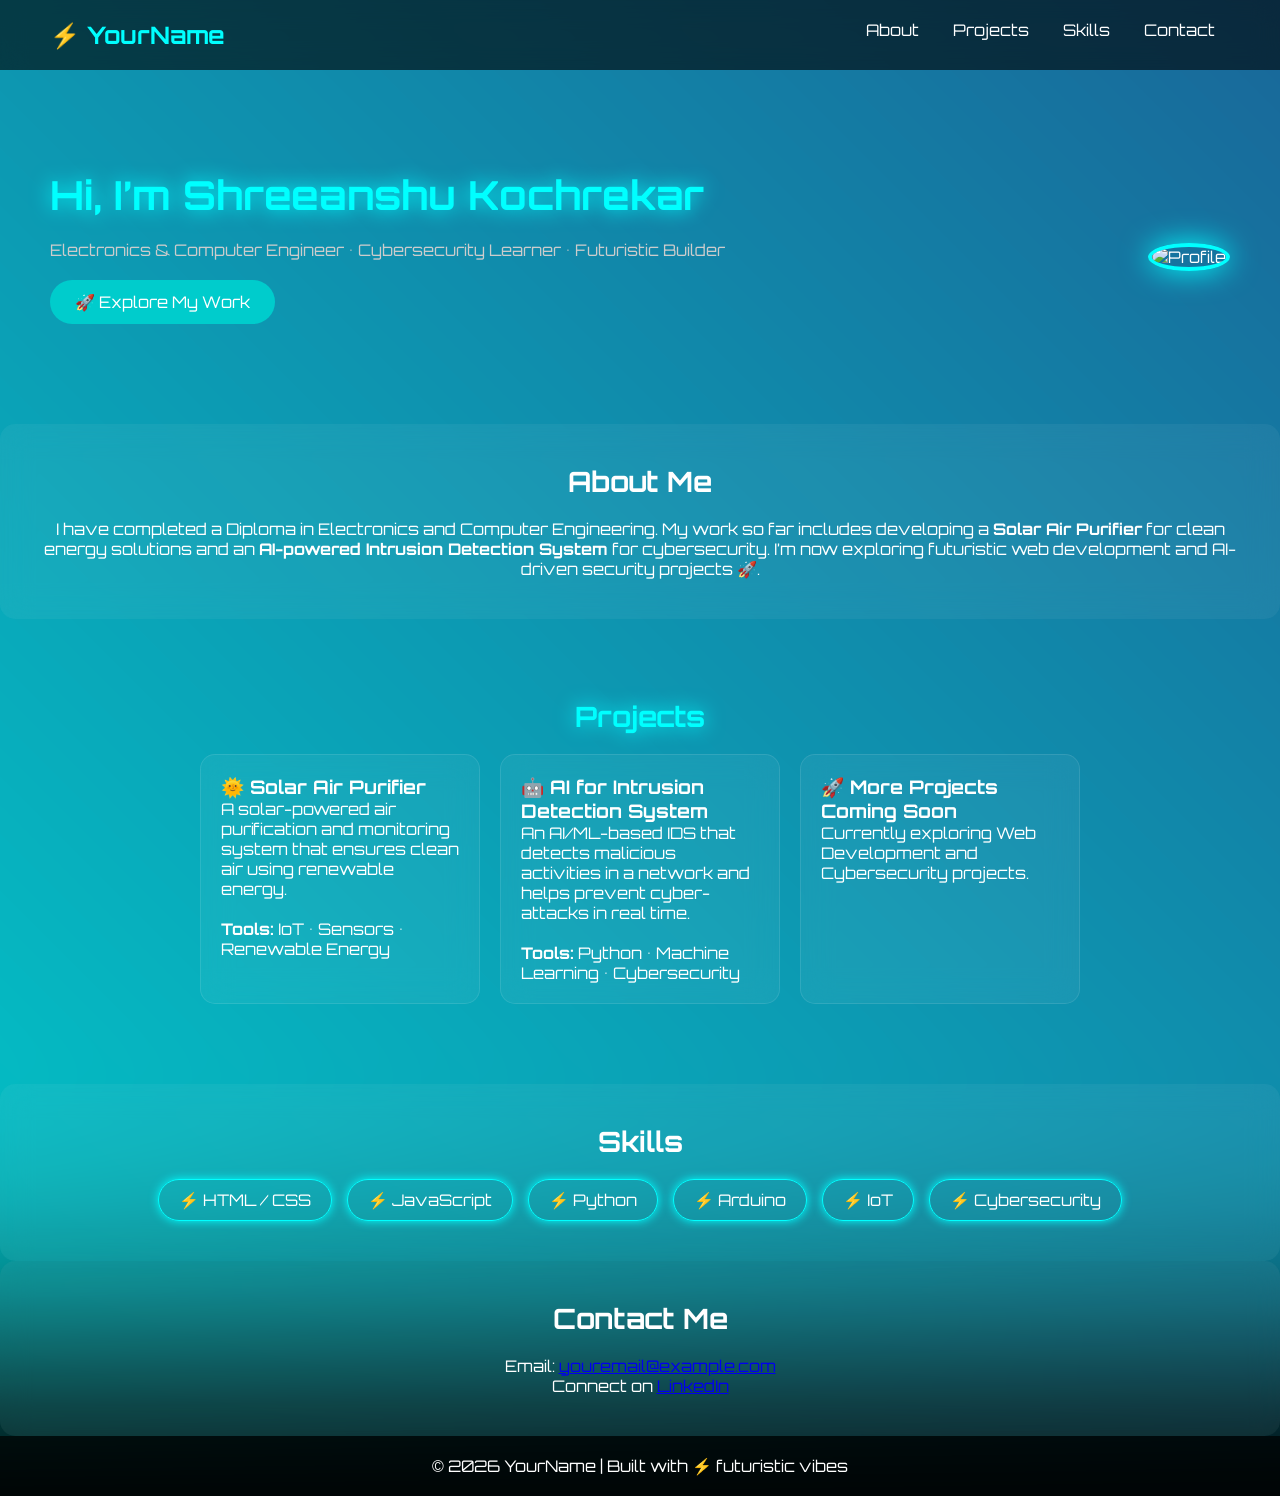
==== index.html @ 8853f3e1 "rename Page1.html to index.html" ====
<!DOCTYPE html>
<html lang="en">
<head>
  <meta charset="UTF-8">
  <meta name="viewport" content="width=device-width, initial-scale=1.0">
  <title>YourName | Futuristic Portfolio</title>
  <link rel="stylesheet" href="Page2.css">
</head>
<body>
  <!-- Background animation -->
  <div class="bg"></div>

  <!-- Navbar -->
  <header class="nav">
    <h1 class="logo">⚡ YourName</h1>
    <nav>
      <a href="#about">About</a>
      <a href="#projects">Projects</a>
      <a href="#skills">Skills</a>
      <a href="#contact">Contact</a>
    </nav>
  </header>

  <!-- Hero -->
  <section class="hero">
    <div class="hero-content">
      <h2 class="glow">Hi, I’m <span>Shreeanshu Kochrekar</span></h2>
      <p>Electronics & Computer Engineer • Cybersecurity Learner • Futuristic Builder</p>
      <a href="#projects" class="btn">🚀 Explore My Work</a>
    </div>
    <div class="hero-img">
      <img src="assets/profile.png" alt="Profile">
    </div>
  </section>

  <!-- About -->
  <section id="about" class="section glass">
    <h2>About Me</h2>
    <p>I have completed a Diploma in Electronics and Computer Engineering.  
    My work so far includes developing a <strong>Solar Air Purifier</strong> for clean energy solutions and an <strong>AI-powered Intrusion Detection System</strong> for cybersecurity.  
    I’m now exploring futuristic web development and AI-driven security projects 🚀.</p>
  </section>

  <!-- Projects -->
  <section id="projects" class="section">
    <h2 class="glow">Projects</h2>
    <div class="projects">

      <div class="card glass">
        <h3>🌞 Solar Air Purifier</h3>
        <p>A solar-powered air purification and monitoring system that ensures clean air using renewable energy.  
        <br><br><b>Tools:</b> IoT • Sensors • Renewable Energy</p>
      </div>

      <div class="card glass">
        <h3>🤖 AI for Intrusion Detection System</h3>
        <p>An AI/ML-based IDS that detects malicious activities in a network and helps prevent cyber-attacks in real time.  
        <br><br><b>Tools:</b> Python • Machine Learning • Cybersecurity</p>
      </div>

      <div class="card glass coming-soon">
        <h3>🚀 More Projects Coming Soon</h3>
        <p>Currently exploring Web Development and Cybersecurity projects.</p>
      </div>

    </div>
  </section>

  <!-- Skills -->
  <section id="skills" class="section glass">
    <h2>Skills</h2>
    <div class="skills">
      <span>⚡ HTML / CSS</span>
      <span>⚡ JavaScript</span>
      <span>⚡ Python</span>
      <span>⚡ Arduino</span>
      <span>⚡ IoT</span>
      <span>⚡ Cybersecurity</span>
    </div>
  </section>

  <!-- Contact -->
  <section id="contact" class="section glass">
    <h2>Contact Me</h2>
    <p>Email: <a href="mailto:youremail@example.com">youremail@example.com</a></p>
    <p>Connect on <a href="#">LinkedIn</a></p>
  </section>

  <!-- Footer -->
  <footer class="footer">
    <p>© <span id="year"></span> YourName | Built with ⚡ futuristic vibes</p>
  </footer>

  <script src="Page3.js"></script>
</body>
</html>
---- Page2.css ----
@import url('https://fonts.googleapis.com/css2?family=Orbitron:wght@500;700&display=swap');

:root {
  --bg-dark: #000000;
  --neon: #00ffff;
  --pink: #00cccc;
  --glass: rgba(255, 255, 255, 0.05);
}

* { margin:0; padding:0; box-sizing:border-box; }
body {
  font-family: 'Orbitron', sans-serif;
  background: var(--bg-dark);
  color: #fff;
  overflow-x: hidden;
}

/* Background gradient animation */
.bg {
  position: fixed;
  width: 200%;
  height: 200%;
  top: -50%;
  left: -50%;
  background: linear-gradient(45deg, #00ffff, #00cccc, #330066, #0000ff);
  background-size: 400% 400%;
  animation: gradientMove 20s ease infinite;
  z-index: -1;
  filter: blur(120px);
}
@keyframes gradientMove {
  0% {background-position:0% 50%;}
  50% {background-position:100% 50%;}
  100% {background-position:0% 50%;}
}

/* Navbar */
.nav {
  display: flex;
  justify-content: space-between;
  padding: 20px 50px;
  position: sticky;
  top: 0;
  background: rgba(0,0,0,0.6);
  backdrop-filter: blur(12px);
  z-index: 10;
}
.nav .logo { color: var(--neon); font-size: 24px; }
.nav a {
  margin: 0 15px;
  color: #fff;
  text-decoration: none;
  transition: 0.3s;
}
.nav a:hover { color: var(--neon); }

/* Hero */
.hero {
  display: flex;
  justify-content: space-between;
  align-items: center;
  padding: 100px 50px;
  flex-wrap: wrap;
}
.hero-content h2 {
  font-size: 40px;
}
.glow {
  color: var(--neon);
  text-shadow: 0 0 20px var(--neon);
}
.hero-content p {
  margin: 20px 0;
  color: #ccc;
}
.btn {
  display: inline-block;
  padding: 12px 25px;
  background: var(--pink);
  color: #fff;
  border-radius: 50px;
  text-decoration: none;
  transition: 0.3s;
}
.btn:hover { background: var(--neon); color: #000; }
.hero-img img {
  width: 250px;
  border-radius: 50%;
  border: 4px solid var(--neon);
  box-shadow: 0 0 30px var(--neon);
  margin-top: 20px;
}

/* Sections */
.section {
  padding: 80px 50px;
  text-align: center;
}
.section h2 {
  font-size: 28px;
  margin-bottom: 20px;
}
.glass {
  background: var(--glass);
  border-radius: 15px;
  padding: 40px;
  backdrop-filter: blur(15px);
}

/* Projects */
.projects {
  display: flex;
  gap: 20px;
  justify-content: center;
  flex-wrap: wrap;
}
.card {
  width: 280px;
  padding: 20px;
  border-radius: 15px;
  text-align: left;
  transition: 0.3s;
  border: 1px solid rgba(255,255,255,0.1);
}
.card:hover {
  transform: translateY(-10px);
  box-shadow: 0 0 20px var(--neon);
}

/* Skills */
.skills {
  display: flex;
  gap: 15px;
  justify-content: center;
  flex-wrap: wrap;
}
.skills span {
  padding: 10px 20px;
  border: 1px solid var(--neon);
  border-radius: 50px;
  box-shadow: 0 0 10px var(--neon);
}

/* Footer */
.footer {
  text-align: center;
  padding: 20px;
  background: rgba(0,0,0,0.7);
}
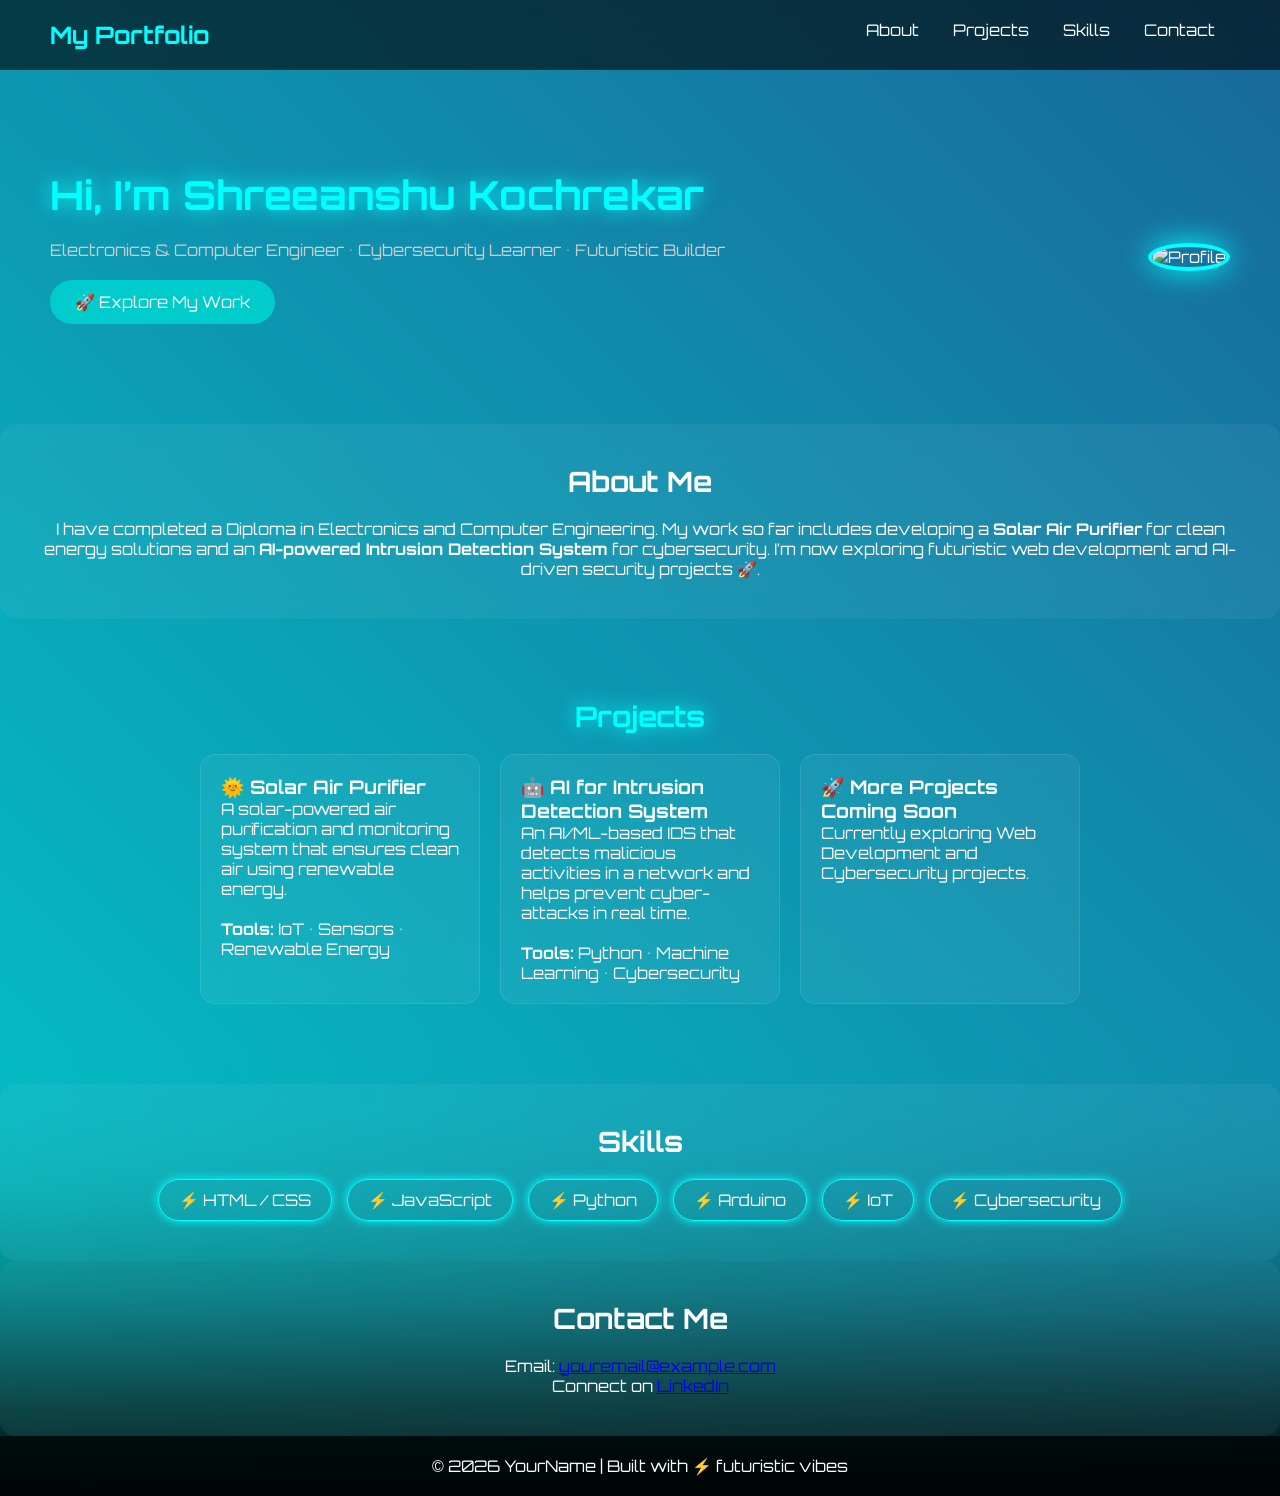
==== commit 6cede3cd: "Update index.html" ====
--- a/index.html
+++ b/index.html
@@ -12,7 +12,7 @@
 
   <!-- Navbar -->
   <header class="nav">
-    <h1 class="logo">⚡ YourName</h1>
+    <h1 class="logo">My Portfolio </h1>
     <nav>
       <a href="#about">About</a>
       <a href="#projects">Projects</a>
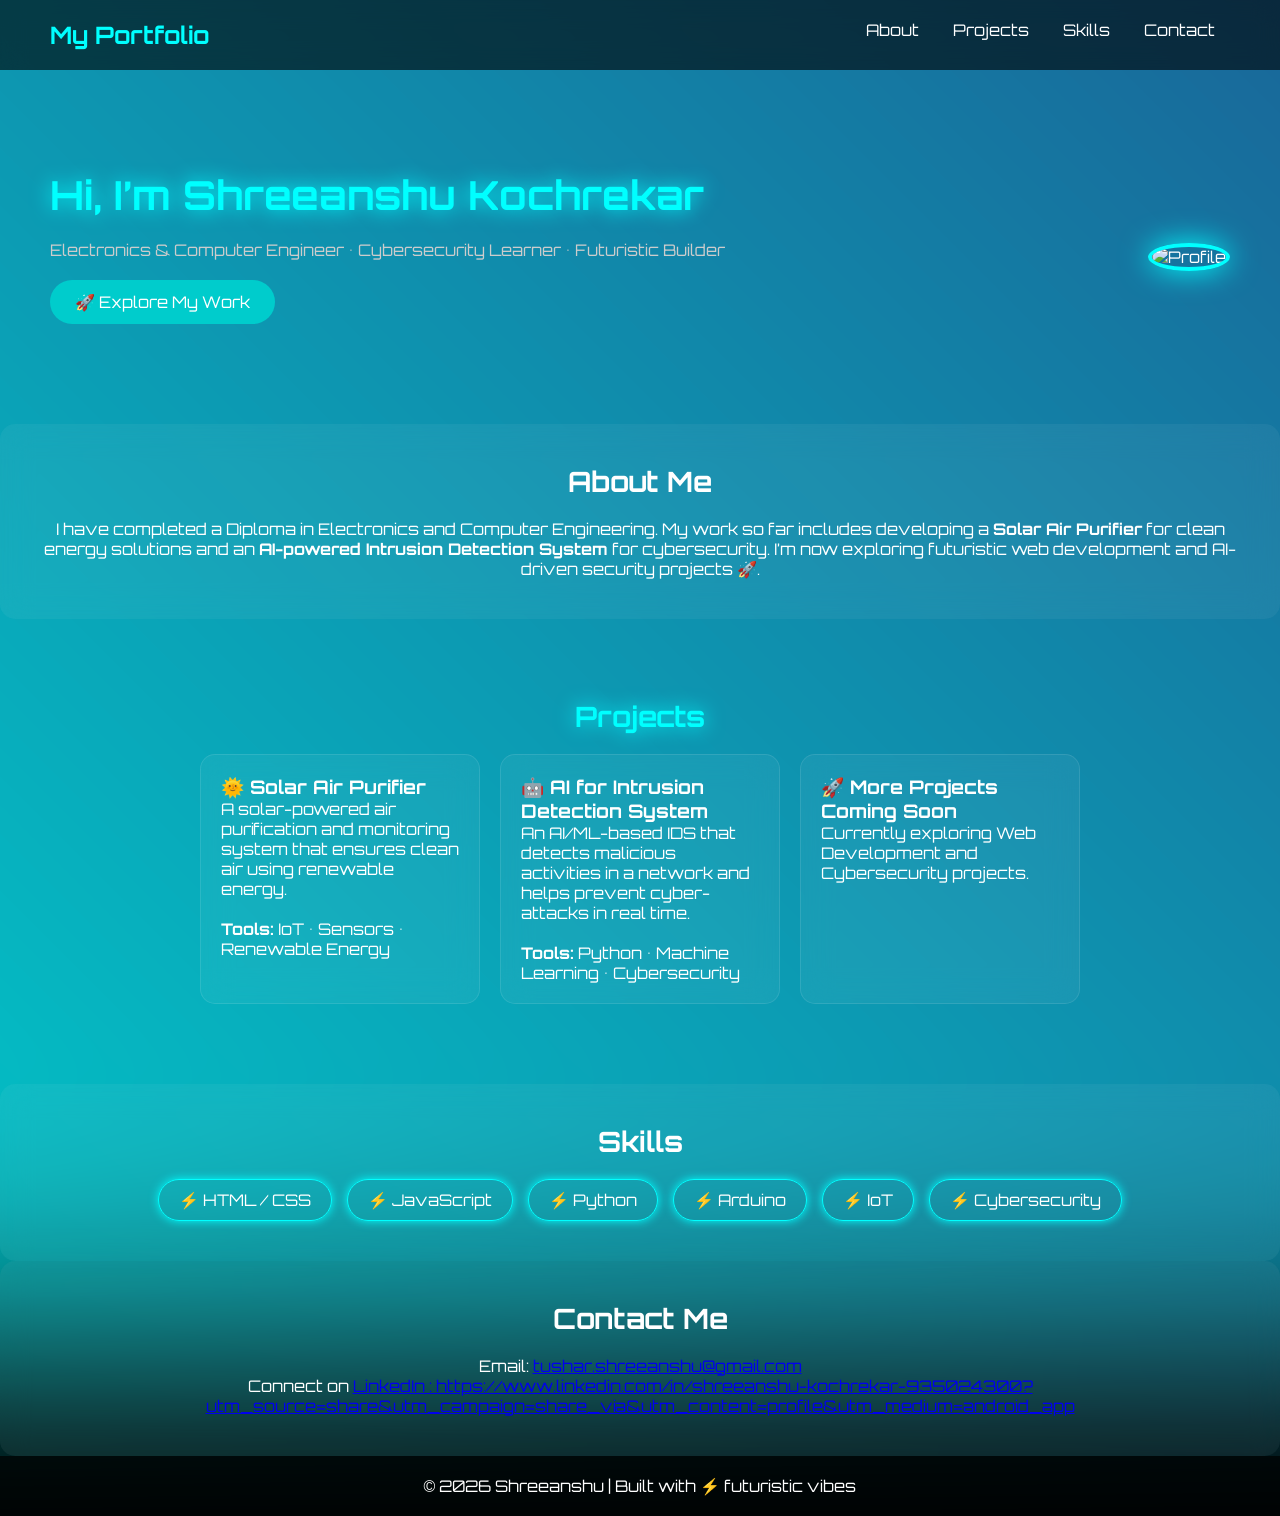
==== commit a35a01ce: "Update index.html" ====
--- a/index.html
+++ b/index.html
@@ -82,13 +82,13 @@
   <!-- Contact -->
   <section id="contact" class="section glass">
     <h2>Contact Me</h2>
-    <p>Email: <a href="mailto:youremail@example.com">youremail@example.com</a></p>
-    <p>Connect on <a href="#">LinkedIn</a></p>
+    <p>Email: <a href="mailto:youremail@example.com">tushar.shreeanshu@gmail.com</a></p>
+    <p>Connect on <a href="#">LinkedIn : https://www.linkedin.com/in/shreeanshu-kochrekar-935024300?utm_source=share&utm_campaign=share_via&utm_content=profile&utm_medium=android_app </a></p>
   </section>
 
   <!-- Footer -->
   <footer class="footer">
-    <p>© <span id="year"></span> YourName | Built with ⚡ futuristic vibes</p>
+    <p>© <span id="year"></span> Shreeanshu | Built with ⚡ futuristic vibes</p>
   </footer>
 
   <script src="Page3.js"></script>
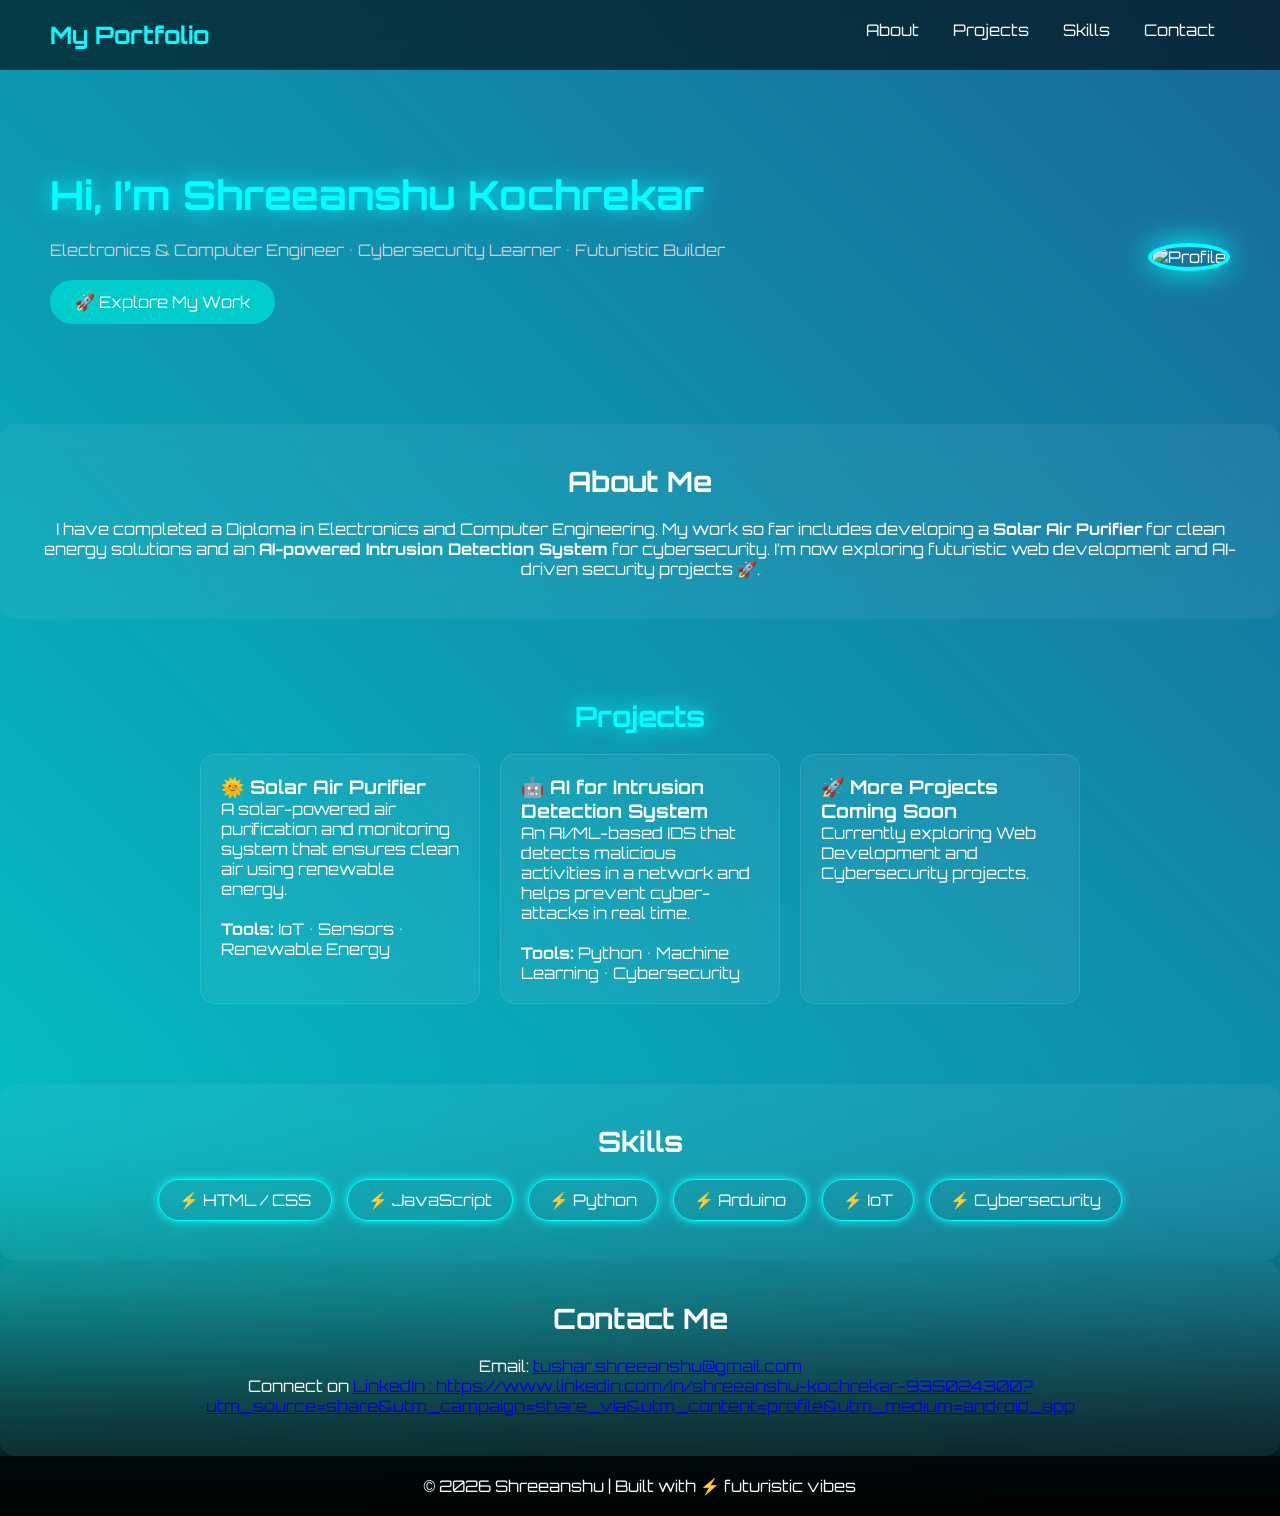
==== commit fb2147f7: "Update index.html" ====
--- a/index.html
+++ b/index.html
@@ -3,7 +3,7 @@
 <head>
   <meta charset="UTF-8">
   <meta name="viewport" content="width=device-width, initial-scale=1.0">
-  <title>YourName | Futuristic Portfolio</title>
+  <title>Shreeasnhu Portfolio</title>
   <link rel="stylesheet" href="Page2.css">
 </head>
 <body>
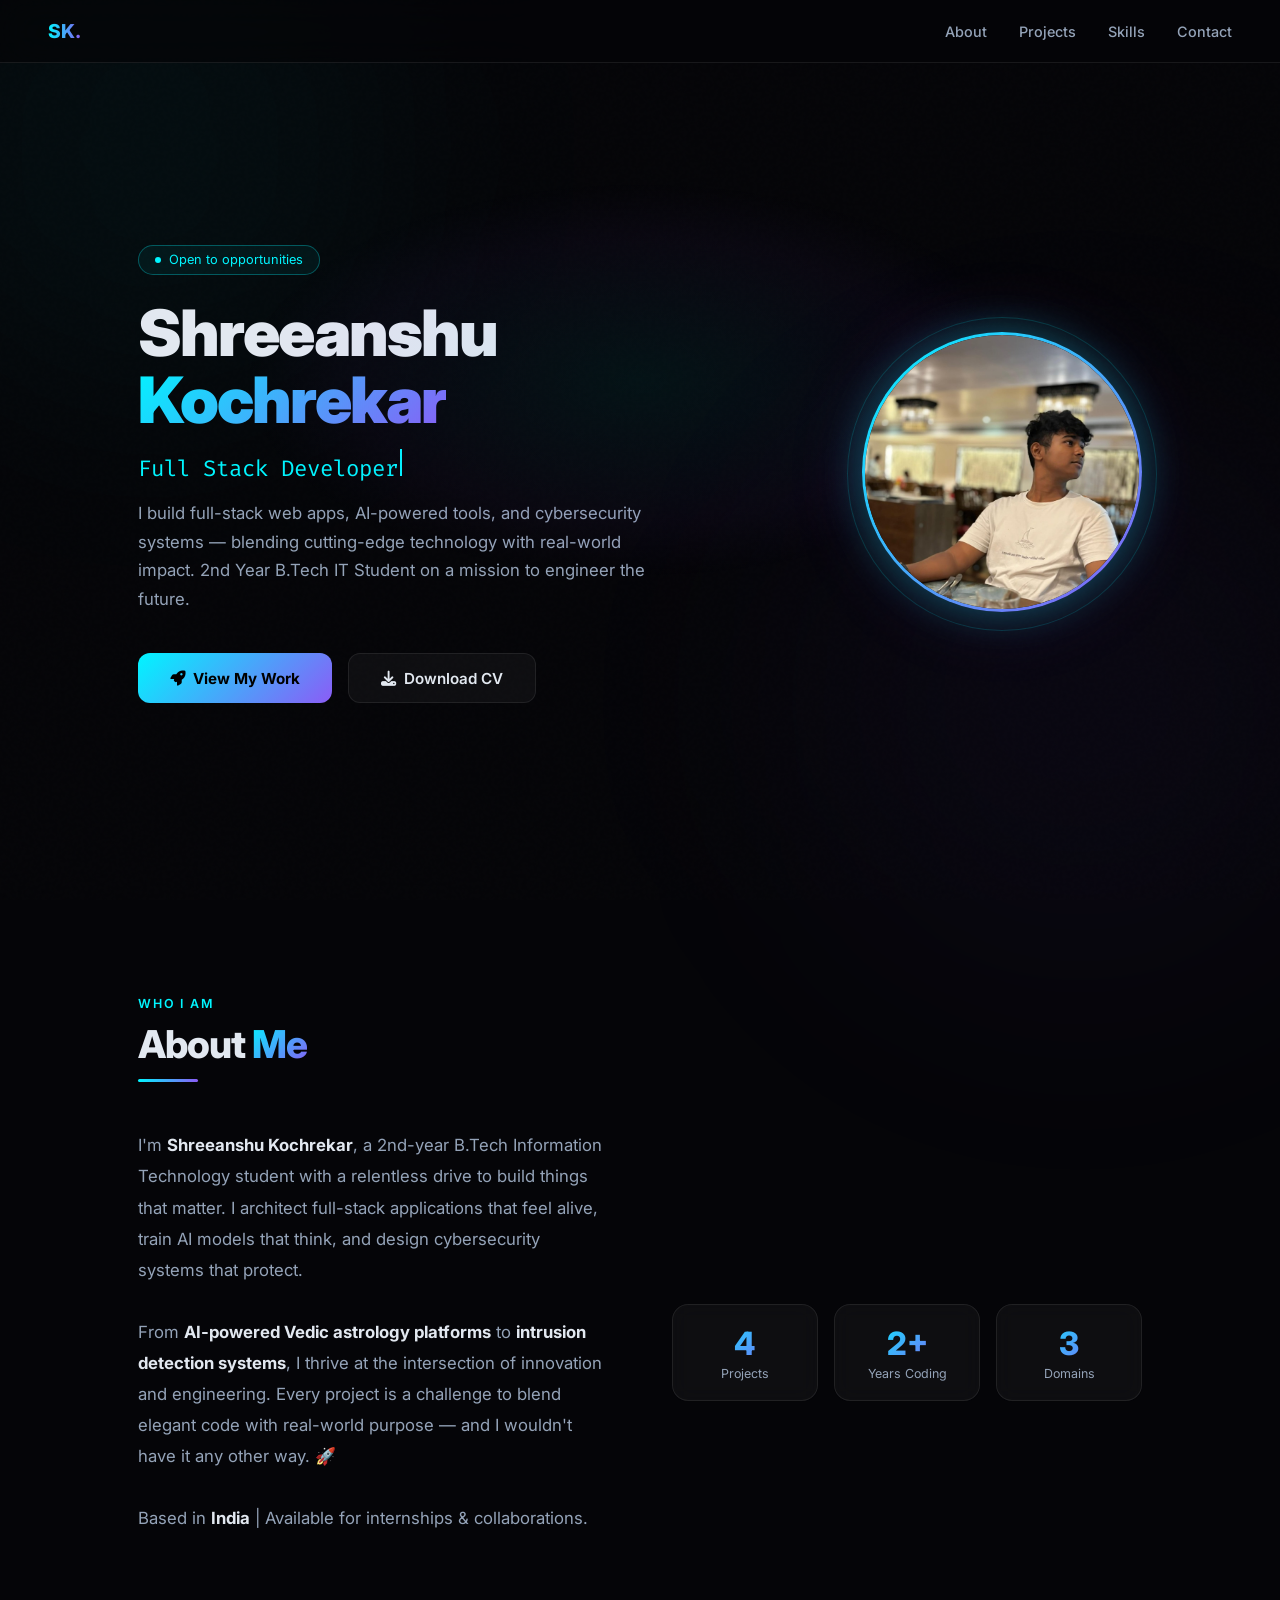
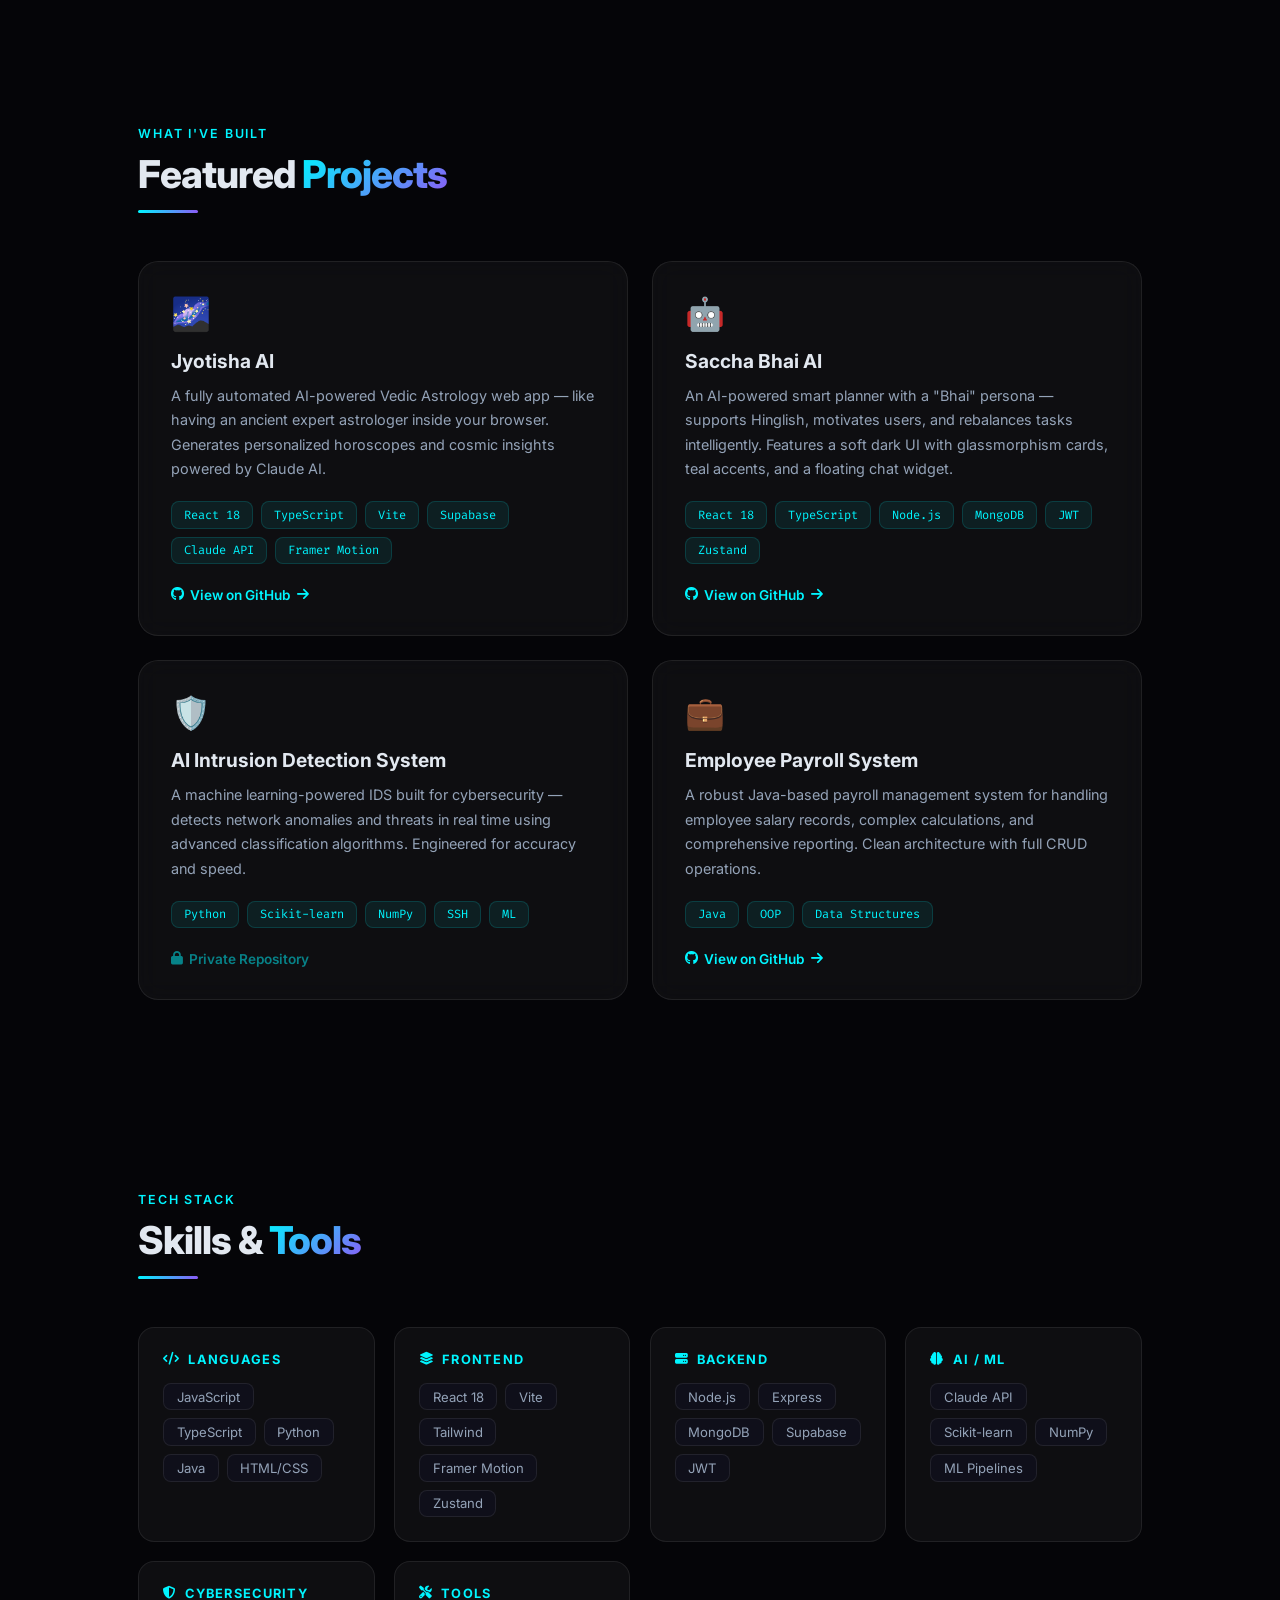
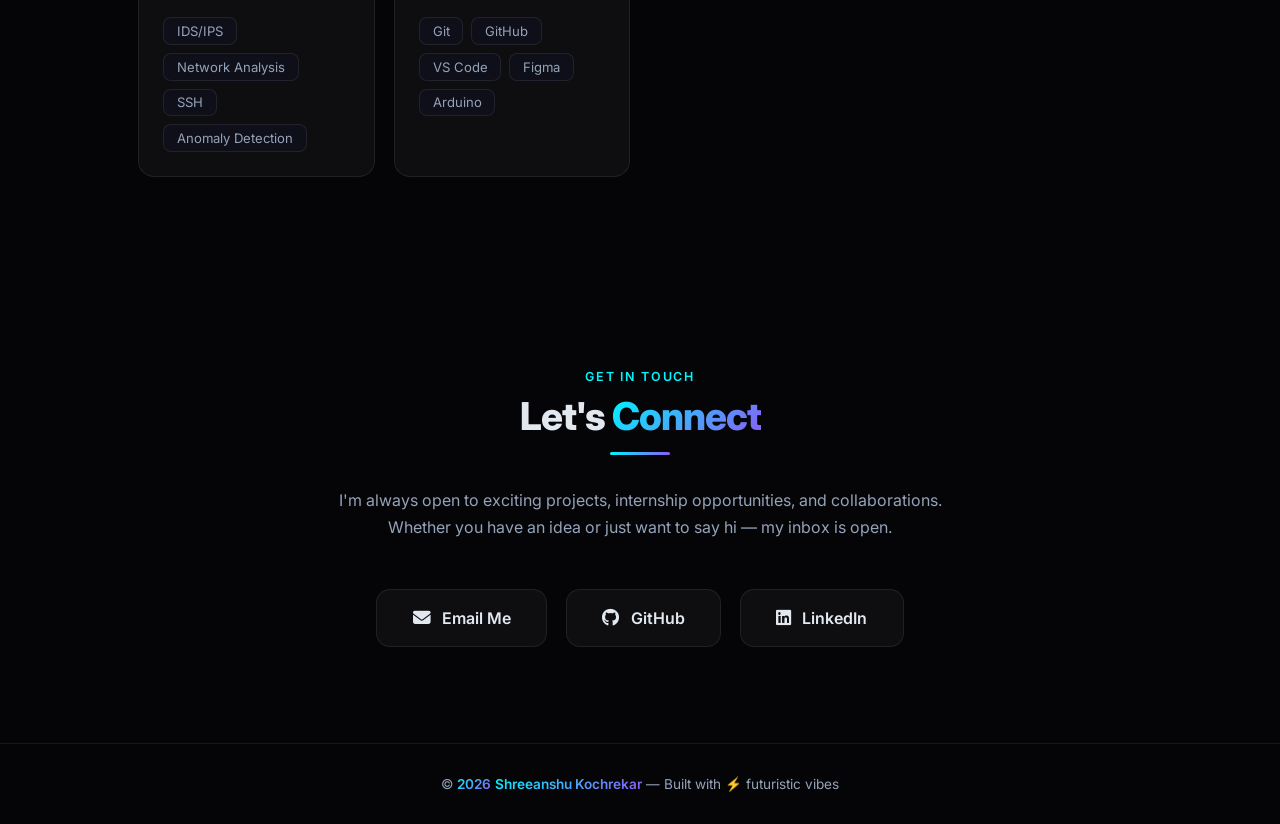
==== commit da24d969: "updated entire" ====
--- a/index.html
+++ b/index.html
@@ -1,96 +1,347 @@
-<!DOCTYPE html>
+﻿<!DOCTYPE html>
 <html lang="en">
 <head>
-  <meta charset="UTF-8">
-  <meta name="viewport" content="width=device-width, initial-scale=1.0">
-  <title>Shreeasnhu Portfolio</title>
-  <link rel="stylesheet" href="Page2.css">
+<meta charset="UTF-8">
+<meta name="viewport" content="width=device-width, initial-scale=1.0">
+<title>Shreeanshu Kochrekar | Full Stack Developer</title>
+<meta name="description" content="Portfolio of Shreeanshu Kochrekar - Full Stack Developer, AI Builder & Cybersecurity Enthusiast. B.Tech IT Student building cutting-edge web apps and AI-powered tools.">
+<link rel="preconnect" href="https://fonts.googleapis.com">
+<link href="https://fonts.googleapis.com/css2?family=Inter:wght@300;400;500;600;700;800;900&family=Fira+Code:wght@400;500&display=swap" rel="stylesheet">
+<link rel="stylesheet" href="https://cdnjs.cloudflare.com/ajax/libs/font-awesome/6.5.0/css/all.min.css">
+<style>
+:root {
+  --cyan: #00f5ff;
+  --purple: #8b5cf6;
+  --bg: #050508;
+  --bg2: #0a0a12;
+  --bg3: #0f0f1a;
+  --glass: rgba(255,255,255,0.04);
+  --glass2: rgba(255,255,255,0.07);
+  --border: rgba(255,255,255,0.08);
+  --text: #e2e8f0;
+  --muted: #94a3b8;
+}
+*{margin:0;padding:0;box-sizing:border-box;}
+html{scroll-behavior:smooth;}
+body{font-family:'Inter',sans-serif;background:var(--bg);color:var(--text);overflow-x:hidden;}
+
+/* SCROLLBAR */
+::-webkit-scrollbar{width:5px;}
+::-webkit-scrollbar-track{background:var(--bg);}
+::-webkit-scrollbar-thumb{background:linear-gradient(var(--cyan),var(--purple));border-radius:4px;}
+
+/* NOISE OVERLAY */
+body::before{content:'';position:fixed;inset:0;background-image:url("data:image/svg+xml,%3Csvg viewBox='0 0 256 256' xmlns='http://www.w3.org/2000/svg'%3E%3Cfilter id='noise'%3E%3CfeTurbulence type='fractalNoise' baseFrequency='0.9' numOctaves='4' stitchTiles='stitch'/%3E%3C/filter%3E%3Crect width='100%25' height='100%25' filter='url(%23noise)' opacity='0.03'/%3E%3C/svg%3E");pointer-events:none;z-index:0;opacity:.4;}
+
+/* NAV */
+nav{position:fixed;top:0;left:0;right:0;z-index:100;padding:1.2rem 3rem;display:flex;align-items:center;justify-content:space-between;background:rgba(5,5,8,0.7);backdrop-filter:blur(20px);border-bottom:1px solid var(--border);}
+.nav-logo{font-size:1.2rem;font-weight:800;background:linear-gradient(90deg,var(--cyan),var(--purple));-webkit-background-clip:text;-webkit-text-fill-color:transparent;}
+.nav-links{display:flex;gap:2rem;}
+.nav-links a{color:var(--muted);text-decoration:none;font-size:.9rem;font-weight:500;transition:.3s;}
+.nav-links a:hover{color:var(--cyan);}
+
+/* HERO */
+#hero{min-height:100vh;display:flex;align-items:center;padding:7rem 3rem 4rem;position:relative;overflow:hidden;}
+.hero-bg-glow{position:absolute;top:20%;left:50%;transform:translateX(-50%);width:800px;height:400px;background:radial-gradient(ellipse,rgba(0,245,255,.06) 0%,rgba(139,92,246,.04) 50%,transparent 70%);pointer-events:none;}
+.hero-inner{max-width:1100px;margin:0 auto;width:100%;display:grid;grid-template-columns:1fr auto;gap:4rem;align-items:center;}
+.hero-badge{display:inline-flex;align-items:center;gap:.5rem;padding:.4rem 1rem;border-radius:50px;border:1px solid rgba(0,245,255,.3);background:rgba(0,245,255,.05);font-size:.8rem;color:var(--cyan);margin-bottom:1.5rem;}
+.hero-badge span{width:6px;height:6px;border-radius:50%;background:var(--cyan);animation:pulse 2s infinite;}
+@keyframes pulse{0%,100%{opacity:1}50%{opacity:.3}}
+.hero-name{font-size:clamp(2.5rem,5vw,4.5rem);font-weight:900;line-height:1.05;letter-spacing:-2px;margin-bottom:1rem;}
+.hero-name span{background:linear-gradient(135deg,var(--cyan),var(--purple));-webkit-background-clip:text;-webkit-text-fill-color:transparent;}
+.hero-role{font-size:clamp(1rem,2vw,1.4rem);color:var(--cyan);font-family:'Fira Code',monospace;margin-bottom:1rem;min-height:2rem;}
+.cursor{display:inline-block;width:2px;height:1.2em;background:var(--cyan);margin-left:2px;animation:blink .8s infinite;}
+@keyframes blink{0%,100%{opacity:1}50%{opacity:0}}
+.hero-tagline{font-size:1.05rem;color:var(--muted);max-width:520px;line-height:1.7;margin-bottom:2.5rem;}
+.hero-btns{display:flex;gap:1rem;flex-wrap:wrap;}
+.btn-primary{padding:.9rem 2rem;border-radius:12px;background:linear-gradient(135deg,var(--cyan),var(--purple));color:#000;font-weight:700;font-size:.95rem;text-decoration:none;transition:.3s;display:inline-flex;align-items:center;gap:.5rem;}
+.btn-primary:hover{transform:translateY(-2px);box-shadow:0 8px 32px rgba(0,245,255,.3);}
+.btn-ghost{padding:.9rem 2rem;border-radius:12px;border:1px solid var(--border);color:var(--text);font-weight:600;font-size:.95rem;text-decoration:none;transition:.3s;display:inline-flex;align-items:center;gap:.5rem;background:var(--glass);}
+.btn-ghost:hover{border-color:var(--cyan);color:var(--cyan);transform:translateY(-2px);}
+
+/* PROFILE IMAGE */
+.hero-photo{position:relative;}
+.hero-photo img{width:280px;height:280px;border-radius:50%;object-fit:cover;object-position:center top;border:3px solid transparent;background:linear-gradient(var(--bg),var(--bg)) padding-box,linear-gradient(135deg,var(--cyan),var(--purple)) border-box;box-shadow:0 0 40px rgba(0,245,255,.3),0 0 80px rgba(139,92,246,.15);}
+.hero-photo::after{content:'';position:absolute;inset:-15px;border-radius:50%;border:1px solid rgba(0,245,255,.15);animation:spin 12s linear infinite;}
+@keyframes spin{from{transform:rotate(0)}to{transform:rotate(360deg)}}
+
+/* SECTION */
+section{padding:6rem 3rem;max-width:1100px;margin:0 auto;position:relative;}
+.section-label{font-size:.78rem;font-weight:600;letter-spacing:.15em;text-transform:uppercase;color:var(--cyan);margin-bottom:.6rem;}
+.section-title{font-size:clamp(1.8rem,3vw,2.8rem);font-weight:800;letter-spacing:-1px;margin-bottom:.8rem;}
+.section-title span{background:linear-gradient(135deg,var(--cyan),var(--purple));-webkit-background-clip:text;-webkit-text-fill-color:transparent;}
+.section-divider{width:60px;height:3px;background:linear-gradient(90deg,var(--cyan),var(--purple));border-radius:2px;margin-bottom:3rem;}
+
+/* ABOUT */
+.about-grid{display:grid;grid-template-columns:1fr 1fr;gap:4rem;align-items:center;}
+.about-bio{font-size:1.05rem;color:var(--muted);line-height:1.85;}
+.about-bio strong{color:var(--text);}
+.stats-row{display:flex;gap:2rem;margin-top:2.5rem;flex-wrap:wrap;}
+.stat-item{text-align:center;padding:1.2rem 1.8rem;border-radius:16px;background:var(--glass);border:1px solid var(--border);backdrop-filter:blur(10px);flex:1;min-width:100px;}
+.stat-num{font-size:2rem;font-weight:800;background:linear-gradient(135deg,var(--cyan),var(--purple));-webkit-background-clip:text;-webkit-text-fill-color:transparent;}
+.stat-label{font-size:.78rem;color:var(--muted);margin-top:.2rem;}
+
+/* PROJECTS */
+#projects{max-width:1100px;margin:0 auto;padding:6rem 3rem;}
+.projects-grid{display:grid;grid-template-columns:repeat(auto-fill,minmax(480px,1fr));gap:1.5rem;}
+.project-card{padding:2rem;border-radius:20px;border:1px solid var(--border);background:var(--glass);backdrop-filter:blur(12px);transition:.4s;position:relative;overflow:hidden;}
+.project-card::before{content:'';position:absolute;top:0;left:0;right:0;height:2px;background:linear-gradient(90deg,var(--cyan),var(--purple));transform:scaleX(0);transition:.4s;transform-origin:left;}
+.project-card:hover::before{transform:scaleX(1);}
+.project-card:hover{border-color:rgba(0,245,255,.2);transform:translateY(-4px);box-shadow:0 20px 60px rgba(0,0,0,.4);}
+.project-icon{font-size:2rem;margin-bottom:1rem;}
+.project-title{font-size:1.2rem;font-weight:700;margin-bottom:.7rem;}
+.project-desc{font-size:.9rem;color:var(--muted);line-height:1.7;margin-bottom:1.2rem;}
+.tech-row{display:flex;flex-wrap:wrap;gap:.5rem;margin-bottom:1.2rem;}
+.tech-badge{padding:.3rem .75rem;border-radius:8px;background:rgba(0,245,255,.07);border:1px solid rgba(0,245,255,.15);font-size:.75rem;color:var(--cyan);font-family:'Fira Code',monospace;}
+.project-link{display:inline-flex;align-items:center;gap:.4rem;font-size:.85rem;color:var(--cyan);text-decoration:none;font-weight:600;transition:.2s;}
+.project-link:hover{gap:.7rem;}
+
+/* SKILLS */
+#skills{max-width:1100px;margin:0 auto;padding:6rem 3rem;}
+.skills-grid{display:grid;grid-template-columns:repeat(auto-fill,minmax(220px,1fr));gap:1.2rem;}
+.skill-group{padding:1.5rem;border-radius:16px;background:var(--glass);border:1px solid var(--border);transition:.3s;}
+.skill-group:hover{border-color:rgba(0,245,255,.25);box-shadow:0 0 30px rgba(0,245,255,.05);}
+.skill-group-title{font-size:.8rem;font-weight:700;letter-spacing:.1em;text-transform:uppercase;color:var(--cyan);margin-bottom:1rem;display:flex;align-items:center;gap:.5rem;}
+.skill-list{display:flex;flex-wrap:wrap;gap:.5rem;}
+.skill-tag{padding:.3rem .8rem;border-radius:8px;background:var(--bg3);border:1px solid var(--border);font-size:.82rem;color:var(--muted);transition:.2s;}
+.skill-tag:hover{color:var(--text);border-color:var(--purple);}
+
+/* CONTACT */
+#contact{max-width:700px;margin:0 auto;padding:6rem 3rem;text-align:center;}
+.contact-desc{color:var(--muted);font-size:1rem;line-height:1.7;margin-bottom:3rem;}
+.contact-links{display:flex;gap:1.2rem;justify-content:center;flex-wrap:wrap;}
+.contact-btn{display:inline-flex;align-items:center;gap:.7rem;padding:1.1rem 2.2rem;border-radius:14px;font-size:1rem;font-weight:600;text-decoration:none;transition:.3s;border:1px solid var(--border);background:var(--glass);color:var(--text);}
+.contact-btn:hover{transform:translateY(-3px);box-shadow:0 12px 40px rgba(0,245,255,.15);border-color:var(--cyan);color:var(--cyan);}
+.contact-btn i{font-size:1.1rem;}
+
+/* FOOTER */
+footer{text-align:center;padding:2rem;border-top:1px solid var(--border);color:var(--muted);font-size:.85rem;}
+footer span{background:linear-gradient(135deg,var(--cyan),var(--purple));-webkit-background-clip:text;-webkit-text-fill-color:transparent;font-weight:600;}
+
+/* GLOW BG BLOBS */
+.blob{position:fixed;border-radius:50%;filter:blur(120px);pointer-events:none;z-index:-1;}
+.blob-1{width:500px;height:500px;background:rgba(0,245,255,.04);top:-100px;left:-100px;}
+.blob-2{width:600px;height:600px;background:rgba(139,92,246,.04);bottom:-100px;right:-100px;}
+
+/* RESPONSIVE */
+@media(max-width:768px){
+  nav{padding:1rem 1.5rem;}
+  .nav-links{gap:1rem;font-size:.85rem;}
+  #hero{padding:6rem 1.5rem 3rem;}
+  .hero-inner{grid-template-columns:1fr;text-align:center;}
+  .hero-photo{display:none;}
+  .hero-btns{justify-content:center;}
+  .about-grid{grid-template-columns:1fr;}
+  .projects-grid{grid-template-columns:1fr;}
+  section,#projects,#skills,#contact{padding:4rem 1.5rem;}
+}
+
+/* SCROLL ANIMATIONS */
+.fade-up{opacity:0;transform:translateY(30px);transition:.7s ease;}
+.fade-up.visible{opacity:1;transform:translateY(0);}
+</style>
 </head>
 <body>
-  <!-- Background animation -->
-  <div class="bg"></div>
-
-  <!-- Navbar -->
-  <header class="nav">
-    <h1 class="logo">My Portfolio </h1>
-    <nav>
-      <a href="#about">About</a>
-      <a href="#projects">Projects</a>
-      <a href="#skills">Skills</a>
-      <a href="#contact">Contact</a>
-    </nav>
-  </header>
-
-  <!-- Hero -->
-  <section class="hero">
+
+<div class="blob blob-1"></div>
+<div class="blob blob-2"></div>
+
+<!-- NAV -->
+<nav>
+  <div class="nav-logo">SK.</div>
+  <div class="nav-links">
+    <a href="#about">About</a>
+    <a href="#projects">Projects</a>
+    <a href="#skills">Skills</a>
+    <a href="#contact">Contact</a>
+  </div>
+</nav>
+
+<!-- HERO -->
+<section id="hero">
+  <div class="hero-bg-glow"></div>
+  <div class="hero-inner">
     <div class="hero-content">
-      <h2 class="glow">Hi, I’m <span>Shreeanshu Kochrekar</span></h2>
-      <p>Electronics & Computer Engineer • Cybersecurity Learner • Futuristic Builder</p>
-      <a href="#projects" class="btn">🚀 Explore My Work</a>
-    </div>
-    <div class="hero-img">
-      <img src="assets/profile.png" alt="Profile">
-    </div>
-  </section>
-
-  <!-- About -->
-  <section id="about" class="section glass">
-    <h2>About Me</h2>
-    <p>I have completed a Diploma in Electronics and Computer Engineering.  
-    My work so far includes developing a <strong>Solar Air Purifier</strong> for clean energy solutions and an <strong>AI-powered Intrusion Detection System</strong> for cybersecurity.  
-    I’m now exploring futuristic web development and AI-driven security projects 🚀.</p>
-  </section>
-
-  <!-- Projects -->
-  <section id="projects" class="section">
-    <h2 class="glow">Projects</h2>
-    <div class="projects">
-
-      <div class="card glass">
-        <h3>🌞 Solar Air Purifier</h3>
-        <p>A solar-powered air purification and monitoring system that ensures clean air using renewable energy.  
-        <br><br><b>Tools:</b> IoT • Sensors • Renewable Energy</p>
-      </div>
-
-      <div class="card glass">
-        <h3>🤖 AI for Intrusion Detection System</h3>
-        <p>An AI/ML-based IDS that detects malicious activities in a network and helps prevent cyber-attacks in real time.  
-        <br><br><b>Tools:</b> Python • Machine Learning • Cybersecurity</p>
-      </div>
-
-      <div class="card glass coming-soon">
-        <h3>🚀 More Projects Coming Soon</h3>
-        <p>Currently exploring Web Development and Cybersecurity projects.</p>
-      </div>
-
-    </div>
-  </section>
-
-  <!-- Skills -->
-  <section id="skills" class="section glass">
-    <h2>Skills</h2>
-    <div class="skills">
-      <span>⚡ HTML / CSS</span>
-      <span>⚡ JavaScript</span>
-      <span>⚡ Python</span>
-      <span>⚡ Arduino</span>
-      <span>⚡ IoT</span>
-      <span>⚡ Cybersecurity</span>
-    </div>
-  </section>
-
-  <!-- Contact -->
-  <section id="contact" class="section glass">
-    <h2>Contact Me</h2>
-    <p>Email: <a href="mailto:youremail@example.com">tushar.shreeanshu@gmail.com</a></p>
-    <p>Connect on <a href="#">LinkedIn : https://www.linkedin.com/in/shreeanshu-kochrekar-935024300?utm_source=share&utm_campaign=share_via&utm_content=profile&utm_medium=android_app </a></p>
-  </section>
-
-  <!-- Footer -->
-  <footer class="footer">
-    <p>© <span id="year"></span> Shreeanshu | Built with ⚡ futuristic vibes</p>
-  </footer>
-
-  <script src="Page3.js"></script>
+      <div class="hero-badge"><span></span> Open to opportunities</div>
+      <h1 class="hero-name">Shreeanshu<br><span>Kochrekar</span></h1>
+      <div class="hero-role" id="typewriter"><span id="typed-text"></span><span class="cursor"></span></div>
+      <p class="hero-tagline">I build full-stack web apps, AI-powered tools, and cybersecurity systems — blending cutting-edge technology with real-world impact. 2nd Year B.Tech IT Student on a mission to engineer the future.</p>
+      <div class="hero-btns">
+        <a href="#projects" class="btn-primary"><i class="fas fa-rocket"></i> View My Work</a>
+        <a href="mailto:tushar.shreeanshu@gmail.com" class="btn-ghost"><i class="fas fa-download"></i> Download CV</a>
+      </div>
+    </div>
+    <div class="hero-photo">
+      <img src="[data-uri]" alt="Shreeanshu Kochrekar">
+    </div>
+  </div>
+</section>
+
+<!-- ABOUT -->
+<section id="about">
+  <div class="fade-up">
+    <div class="section-label">Who I Am</div>
+    <h2 class="section-title">About <span>Me</span></h2>
+    <div class="section-divider"></div>
+    <div class="about-grid">
+      <div>
+        <p class="about-bio">I'm <strong>Shreeanshu Kochrekar</strong>, a 2nd-year B.Tech Information Technology student with a relentless drive to build things that matter. I architect full-stack applications that feel alive, train AI models that think, and design cybersecurity systems that protect.<br><br>From <strong>AI-powered Vedic astrology platforms</strong> to <strong>intrusion detection systems</strong>, I thrive at the intersection of innovation and engineering. Every project is a challenge to blend elegant code with real-world purpose — and I wouldn't have it any other way. 🚀<br><br>Based in <strong>India</strong> | Available for internships & collaborations.</p>
+      </div>
+      <div class="stats-row" style="flex-direction:column;gap:1rem;align-items:flex-start;">
+        <div style="display:flex;gap:1rem;width:100%;">
+          <div class="stat-item"><div class="stat-num">4</div><div class="stat-label">Projects</div></div>
+          <div class="stat-item"><div class="stat-num">2+</div><div class="stat-label">Years Coding</div></div>
+          <div class="stat-item"><div class="stat-num">3</div><div class="stat-label">Domains</div></div>
+        </div>
+      </div>
+    </div>
+  </div>
+</section>
+
+<!-- PROJECTS -->
+<section id="projects">
+  <div class="fade-up">
+    <div class="section-label">What I've Built</div>
+    <h2 class="section-title">Featured <span>Projects</span></h2>
+    <div class="section-divider"></div>
+    <div class="projects-grid">
+
+      <div class="project-card fade-up">
+        <div class="project-icon">🌌</div>
+        <div class="project-title">Jyotisha AI</div>
+        <p class="project-desc">A fully automated AI-powered Vedic Astrology web app — like having an ancient expert astrologer inside your browser. Generates personalized horoscopes and cosmic insights powered by Claude AI.</p>
+        <div class="tech-row">
+          <span class="tech-badge">React 18</span><span class="tech-badge">TypeScript</span><span class="tech-badge">Vite</span><span class="tech-badge">Supabase</span><span class="tech-badge">Claude API</span><span class="tech-badge">Framer Motion</span>
+        </div>
+        <a href="https://github.com/ShreeKochrekar/Jyotisha" target="_blank" class="project-link"><i class="fab fa-github"></i> View on GitHub <i class="fas fa-arrow-right"></i></a>
+      </div>
+
+      <div class="project-card fade-up">
+        <div class="project-icon">🤖</div>
+        <div class="project-title">Saccha Bhai AI</div>
+        <p class="project-desc">An AI-powered smart planner with a "Bhai" persona — supports Hinglish, motivates users, and rebalances tasks intelligently. Features a soft dark UI with glassmorphism cards, teal accents, and a floating chat widget.</p>
+        <div class="tech-row">
+          <span class="tech-badge">React 18</span><span class="tech-badge">TypeScript</span><span class="tech-badge">Node.js</span><span class="tech-badge">MongoDB</span><span class="tech-badge">JWT</span><span class="tech-badge">Zustand</span>
+        </div>
+        <a href="https://github.com/ShreeKochrekar/Saccha_Bhai_Ai" target="_blank" class="project-link"><i class="fab fa-github"></i> View on GitHub <i class="fas fa-arrow-right"></i></a>
+      </div>
+
+      <div class="project-card fade-up">
+        <div class="project-icon">🛡️</div>
+        <div class="project-title">AI Intrusion Detection System</div>
+        <p class="project-desc">A machine learning-powered IDS built for cybersecurity — detects network anomalies and threats in real time using advanced classification algorithms. Engineered for accuracy and speed.</p>
+        <div class="tech-row">
+          <span class="tech-badge">Python</span><span class="tech-badge">Scikit-learn</span><span class="tech-badge">NumPy</span><span class="tech-badge">SSH</span><span class="tech-badge">ML</span>
+        </div>
+        <span class="project-link" style="cursor:default;opacity:.5;"><i class="fas fa-lock"></i> Private Repository</span>
+      </div>
+
+      <div class="project-card fade-up">
+        <div class="project-icon">💼</div>
+        <div class="project-title">Employee Payroll System</div>
+        <p class="project-desc">A robust Java-based payroll management system for handling employee salary records, complex calculations, and comprehensive reporting. Clean architecture with full CRUD operations.</p>
+        <div class="tech-row">
+          <span class="tech-badge">Java</span><span class="tech-badge">OOP</span><span class="tech-badge">Data Structures</span>
+        </div>
+        <a href="https://github.com/ShreeKochrekar/EmployeePayrollSystem" target="_blank" class="project-link"><i class="fab fa-github"></i> View on GitHub <i class="fas fa-arrow-right"></i></a>
+      </div>
+
+    </div>
+  </div>
+</section>
+
+<!-- SKILLS -->
+<section id="skills">
+  <div class="fade-up">
+    <div class="section-label">Tech Stack</div>
+    <h2 class="section-title">Skills &amp; <span>Tools</span></h2>
+    <div class="section-divider"></div>
+    <div class="skills-grid">
+      <div class="skill-group fade-up">
+        <div class="skill-group-title"><i class="fas fa-code"></i> Languages</div>
+        <div class="skill-list">
+          <span class="skill-tag">JavaScript</span><span class="skill-tag">TypeScript</span><span class="skill-tag">Python</span><span class="skill-tag">Java</span><span class="skill-tag">HTML/CSS</span>
+        </div>
+      </div>
+      <div class="skill-group fade-up">
+        <div class="skill-group-title"><i class="fas fa-layer-group"></i> Frontend</div>
+        <div class="skill-list">
+          <span class="skill-tag">React 18</span><span class="skill-tag">Vite</span><span class="skill-tag">Tailwind</span><span class="skill-tag">Framer Motion</span><span class="skill-tag">Zustand</span>
+        </div>
+      </div>
+      <div class="skill-group fade-up">
+        <div class="skill-group-title"><i class="fas fa-server"></i> Backend</div>
+        <div class="skill-list">
+          <span class="skill-tag">Node.js</span><span class="skill-tag">Express</span><span class="skill-tag">MongoDB</span><span class="skill-tag">Supabase</span><span class="skill-tag">JWT</span>
+        </div>
+      </div>
+      <div class="skill-group fade-up">
+        <div class="skill-group-title"><i class="fas fa-brain"></i> AI / ML</div>
+        <div class="skill-list">
+          <span class="skill-tag">Claude API</span><span class="skill-tag">Scikit-learn</span><span class="skill-tag">NumPy</span><span class="skill-tag">ML Pipelines</span>
+        </div>
+      </div>
+      <div class="skill-group fade-up">
+        <div class="skill-group-title"><i class="fas fa-shield-alt"></i> Cybersecurity</div>
+        <div class="skill-list">
+          <span class="skill-tag">IDS/IPS</span><span class="skill-tag">Network Analysis</span><span class="skill-tag">SSH</span><span class="skill-tag">Anomaly Detection</span>
+        </div>
+      </div>
+      <div class="skill-group fade-up">
+        <div class="skill-group-title"><i class="fas fa-tools"></i> Tools</div>
+        <div class="skill-list">
+          <span class="skill-tag">Git</span><span class="skill-tag">GitHub</span><span class="skill-tag">VS Code</span><span class="skill-tag">Figma</span><span class="skill-tag">Arduino</span>
+        </div>
+      </div>
+    </div>
+  </div>
+</section>
+
+<!-- CONTACT -->
+<section id="contact">
+  <div class="fade-up">
+    <div class="section-label">Get In Touch</div>
+    <h2 class="section-title">Let's <span>Connect</span></h2>
+    <div class="section-divider" style="margin:0 auto 2rem;"></div>
+    <p class="contact-desc">I'm always open to exciting projects, internship opportunities, and collaborations. Whether you have an idea or just want to say hi — my inbox is open.</p>
+    <div class="contact-links">
+      <a href="mailto:tushar.shreeanshu@gmail.com" class="contact-btn"><i class="fas fa-envelope"></i> Email Me</a>
+      <a href="https://github.com/ShreeKochrekar" target="_blank" class="contact-btn"><i class="fab fa-github"></i> GitHub</a>
+      <a href="https://www.linkedin.com/in/shreeanshu-kochrekar-935024300" target="_blank" class="contact-btn"><i class="fab fa-linkedin"></i> LinkedIn</a>
+    </div>
+  </div>
+</section>
+
+<footer>
+  <p>© <span id="yr"></span> <span>Shreeanshu Kochrekar</span> — Built with ⚡ futuristic vibes</p>
+</footer>
+
+<script>
+// Year
+document.getElementById('yr').textContent = new Date().getFullYear();
+
+// Typewriter
+const roles = ['Full Stack Developer','AI Builder','Cybersecurity Enthusiast','Problem Solver'];
+let ri = 0, ci = 0, del = false;
+const el = document.getElementById('typed-text');
+function type() {
+  const r = roles[ri];
+  if (!del) {
+    el.textContent = r.slice(0, ++ci);
+    if (ci === r.length) { del = true; setTimeout(type, 2200); return; }
+  } else {
+    el.textContent = r.slice(0, --ci);
+    if (ci === 0) { del = false; ri = (ri + 1) % roles.length; }
+  }
+  setTimeout(type, del ? 60 : 90);
+}
+type();
+
+// Scroll fade-in
+const obs = new IntersectionObserver((entries) => {
+  entries.forEach(e => { if (e.isIntersecting) { e.target.classList.add('visible'); obs.unobserve(e.target); } });
+}, { threshold: 0.15 });
+document.querySelectorAll('.fade-up').forEach(el => obs.observe(el));
+</script>
 </body>
 </html>
